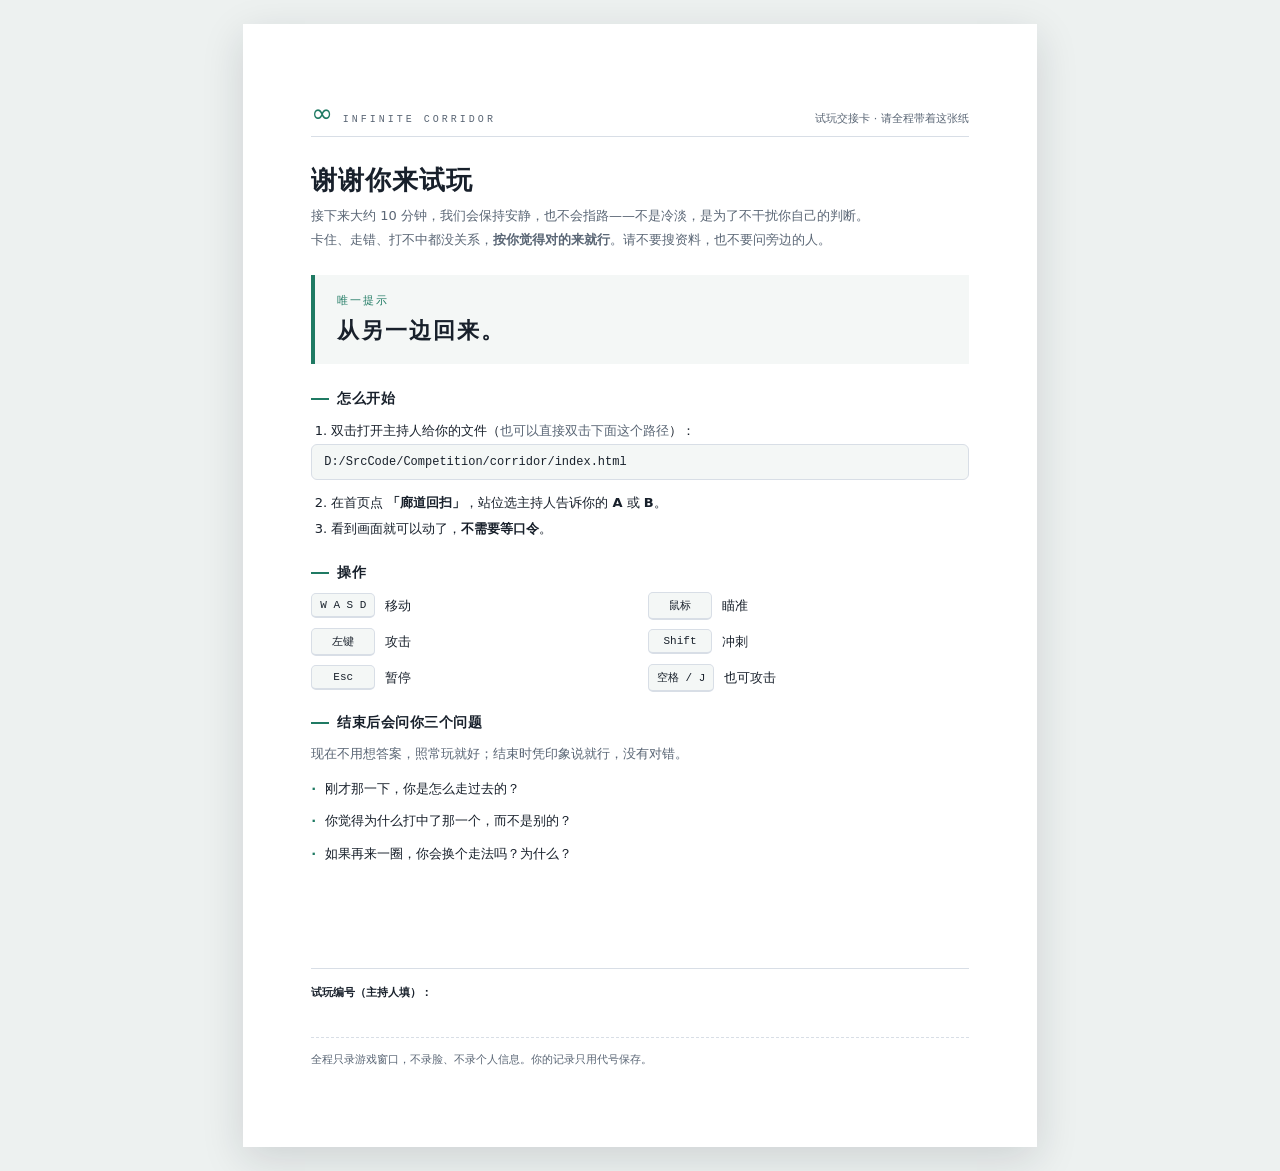
==== docs/盲玩交接卡.html @ 57cca79a "docs: 新增真人盲玩验收三件套（交接卡 / 记录表 / 主持人手册） 按《参赛改进与美术方向.md》§三 四条标准，产出可交付给 6-8 名初次玩家的验收方案：盲玩交接卡（一页 A4、无剧透、已实" ====
<!DOCTYPE html>
<html lang="zh-CN">
<head>
<meta charset="UTF-8">
<meta name="viewport" content="width=device-width, initial-scale=1.0">
<title>∞ 回廊 · 试玩交接卡</title>
<style>
  :root{
    --ink:#18202B; --muted:#5A6675; --line:#D8DEE6; --accent:#1F7A63;
    --paper:#FFFFFF; --soft:#F4F7F6;
  }
  *{box-sizing:border-box}
  html,body{margin:0;padding:0}
  body{
    background:#EDF1F0;color:var(--ink);
    font-family:"PingFang SC","Microsoft YaHei","Hiragino Sans GB",system-ui,sans-serif;
    -webkit-font-smoothing:antialiased;
    display:flex;justify-content:center;padding:24px 12px;
  }
  .sheet{
    width:210mm;min-height:297mm;background:var(--paper);
    padding:20mm 18mm;box-shadow:0 12px 40px rgba(20,30,40,.14);
    display:flex;flex-direction:column;
  }
  .brand{display:flex;align-items:baseline;gap:10px;border-bottom:1px solid var(--line);padding-bottom:10px}
  .brand .inf{font-size:26px;line-height:1;color:var(--accent)}
  .brand .en{font-family:ui-monospace,Consolas,monospace;font-size:10px;letter-spacing:3px;color:var(--muted)}
  .brand .tag{margin-left:auto;font-size:11px;color:var(--muted)}
  h1{font-size:26px;font-weight:600;margin:26px 0 6px;letter-spacing:1px}
  .lead{font-size:13px;line-height:1.9;color:var(--muted);margin:0 0 22px}
  .hint{
    background:var(--soft);border-left:4px solid var(--accent);
    padding:18px 22px;margin:0 0 26px;
  }
  .hint .k{font-size:11px;letter-spacing:2px;color:var(--accent);margin:0 0 8px}
  .hint .v{font-size:22px;font-weight:600;letter-spacing:2px;margin:0}
  h2{font-size:14px;font-weight:600;margin:0 0 10px;letter-spacing:.5px;
     display:flex;align-items:center;gap:8px}
  h2::before{content:"";width:18px;height:2px;background:var(--accent);display:inline-block}
  section{margin-bottom:22px}
  .path{font-family:ui-monospace,Consolas,monospace;font-size:12px;background:var(--soft);
        border:1px solid var(--line);border-radius:6px;padding:10px 12px;word-break:break-all}
  ol,ul{margin:0;padding-left:20px}
  li{font-size:13px;line-height:2;color:var(--ink)}
  li span{color:var(--muted)}
  .keys{display:grid;grid-template-columns:1fr 1fr;gap:8px 16px;margin-top:6px}
  .keys div{font-size:13px;display:flex;align-items:center;gap:10px}
  kbd{font-family:ui-monospace,Consolas,monospace;font-size:11px;min-width:64px;text-align:center;
      padding:5px 8px;border:1px solid var(--line);border-bottom-width:2px;border-radius:5px;
      background:var(--soft);color:var(--ink)}
  .q{font-size:13px;line-height:1.9;margin:0 0 8px;padding-left:14px;position:relative}
  .q::before{content:"·";position:absolute;left:0;color:var(--accent);font-weight:700}
  .foot{margin-top:auto;border-top:1px solid var(--line);padding-top:14px;
        font-size:11px;line-height:1.9;color:var(--muted)}
  .foot b{color:var(--ink)}
  .blank{height:26px;border-bottom:1px dashed var(--line);margin-top:8px}
  @media print{
    body{background:#fff;padding:0}
    .sheet{width:auto;min-height:auto;box-shadow:none;padding:16mm 14mm}
    @page{size:A4;margin:0}
  }
</style>
</head>
<body>
<div class="sheet">

  <div class="brand">
    <span class="inf">∞</span><span class="en">INFINITE CORRIDOR</span>
    <span class="tag">试玩交接卡 · 请全程带着这张纸</span>
  </div>

  <h1>谢谢你来试玩</h1>
  <p class="lead">
    接下来大约 10 分钟，我们会保持安静，也不会指路——不是冷淡，是为了不干扰你自己的判断。<br>
    卡住、走错、打不中都没关系，<b>按你觉得对的来就行</b>。请不要搜资料，也不要问旁边的人。
  </p>

  <div class="hint">
    <p class="k">唯一提示</p>
    <p class="v">从另一边回来。</p>
  </div>

  <section>
    <h2>怎么开始</h2>
    <ol>
      <li>双击打开主持人给你的文件（<span>也可以直接双击下面这个路径</span>）：</li>
    </ol>
    <div class="path">D:/SrcCode/Competition/corridor/index.html</div>
    <ol start="2" style="margin-top:10px">
      <li>在首页点 <b>「廊道回扫」</b>，站位选主持人告诉你的 <b>A</b> 或 <b>B</b>。</li>
      <li>看到画面就可以动了，<b>不需要等口令</b>。</li>
    </ol>
  </section>

  <section>
    <h2>操作</h2>
    <div class="keys">
      <div><kbd>W A S D</kbd> 移动</div>
      <div><kbd>鼠标</kbd> 瞄准</div>
      <div><kbd>左键</kbd> 攻击</div>
      <div><kbd>Shift</kbd> 冲刺</div>
      <div><kbd>Esc</kbd> 暂停</div>
      <div><kbd>空格 / J</kbd> 也可攻击</div>
    </div>
  </section>

  <section>
    <h2>结束后会问你三个问题</h2>
    <p class="lead" style="margin-bottom:10px">现在不用想答案，照常玩就好；结束时凭印象说就行，没有对错。</p>
    <p class="q">刚才那一下，你是怎么走过去的？</p>
    <p class="q">你觉得为什么打中了那一个，而不是别的？</p>
    <p class="q">如果再来一圈，你会换个走法吗？为什么？</p>
  </section>

  <div class="foot">
    <b>试玩编号（主持人填）：</b>
    <div class="blank"></div>
    <div style="margin-top:12px">
      全程只录游戏窗口，不录脸、不录个人信息。你的记录只用代号保存。
    </div>
  </div>

</div>
</body>
</html>
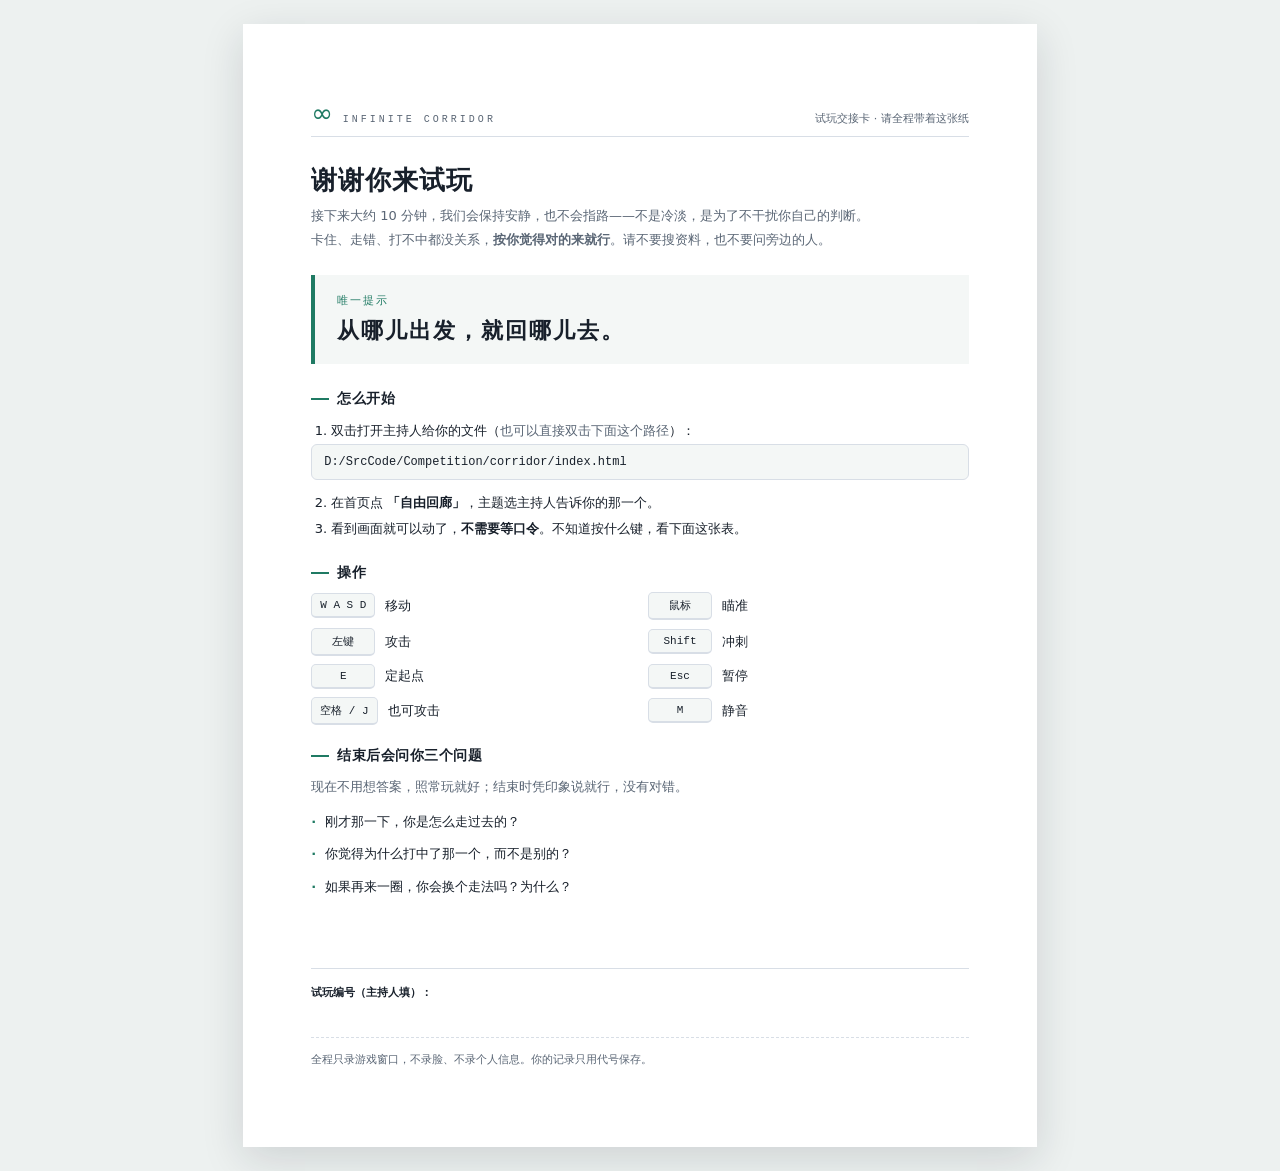
==== commit cdc06810: "fix: M12 玩家视角实跑修复（出生点嵌墙 / 小圈拒绝后需重按 E）+ 盲玩验收包 v2 + play 5/5 回归" ====
--- a/docs/盲玩交接卡.html
+++ b/docs/盲玩交接卡.html
@@ -77,7 +77,7 @@
 
   <div class="hint">
     <p class="k">唯一提示</p>
-    <p class="v">从另一边回来。</p>
+    <p class="v">从哪儿出发，就回哪儿去。</p>
   </div>
 
   <section>
@@ -87,8 +87,8 @@
     </ol>
     <div class="path">D:/SrcCode/Competition/corridor/index.html</div>
     <ol start="2" style="margin-top:10px">
-      <li>在首页点 <b>「廊道回扫」</b>，站位选主持人告诉你的 <b>A</b> 或 <b>B</b>。</li>
-      <li>看到画面就可以动了，<b>不需要等口令</b>。</li>
+      <li>在首页点 <b>「自由回廊」</b>，主题选主持人告诉你的那一个。</li>
+      <li>看到画面就可以动了，<b>不需要等口令</b>。不知道按什么键，看下面这张表。</li>
     </ol>
   </section>
 
@@ -99,8 +99,10 @@
       <div><kbd>鼠标</kbd> 瞄准</div>
       <div><kbd>左键</kbd> 攻击</div>
       <div><kbd>Shift</kbd> 冲刺</div>
+      <div><kbd>E</kbd> 定起点</div>
       <div><kbd>Esc</kbd> 暂停</div>
       <div><kbd>空格 / J</kbd> 也可攻击</div>
+      <div><kbd>M</kbd> 静音</div>
     </div>
   </section>
 
